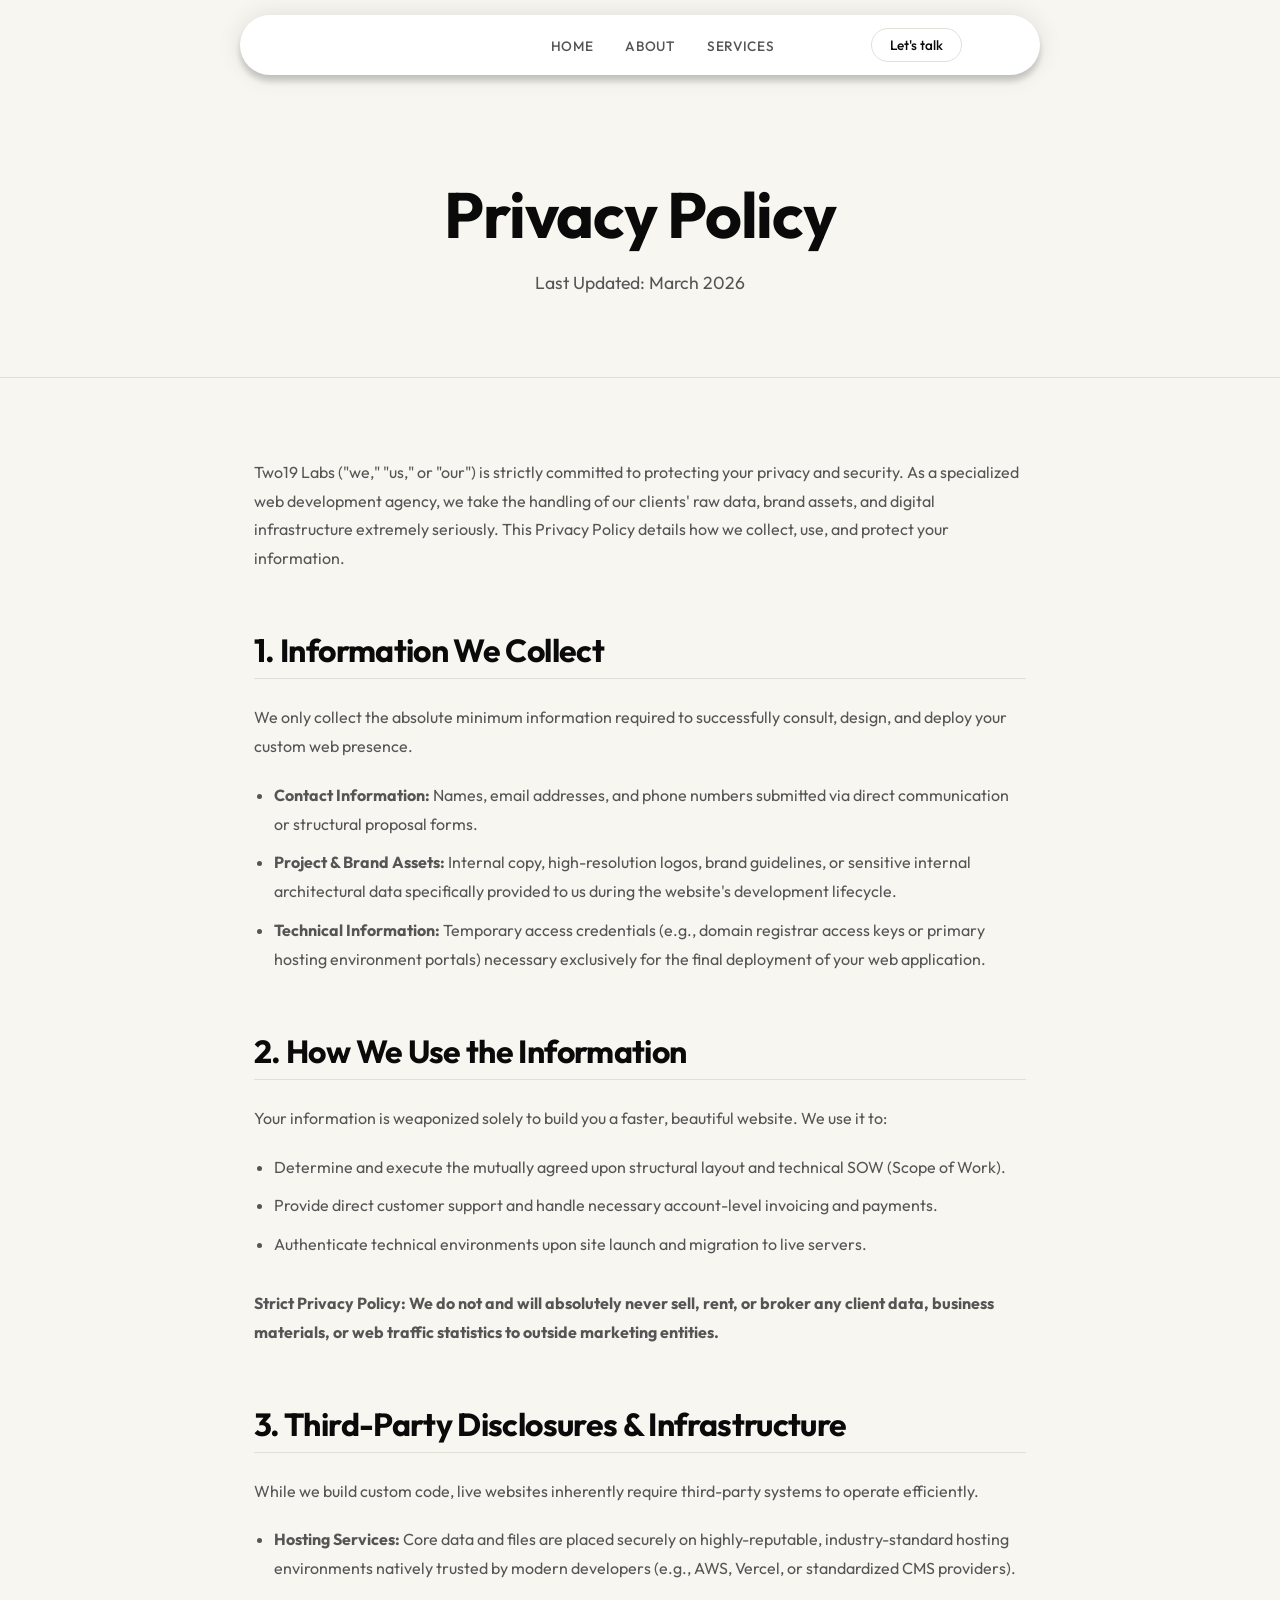
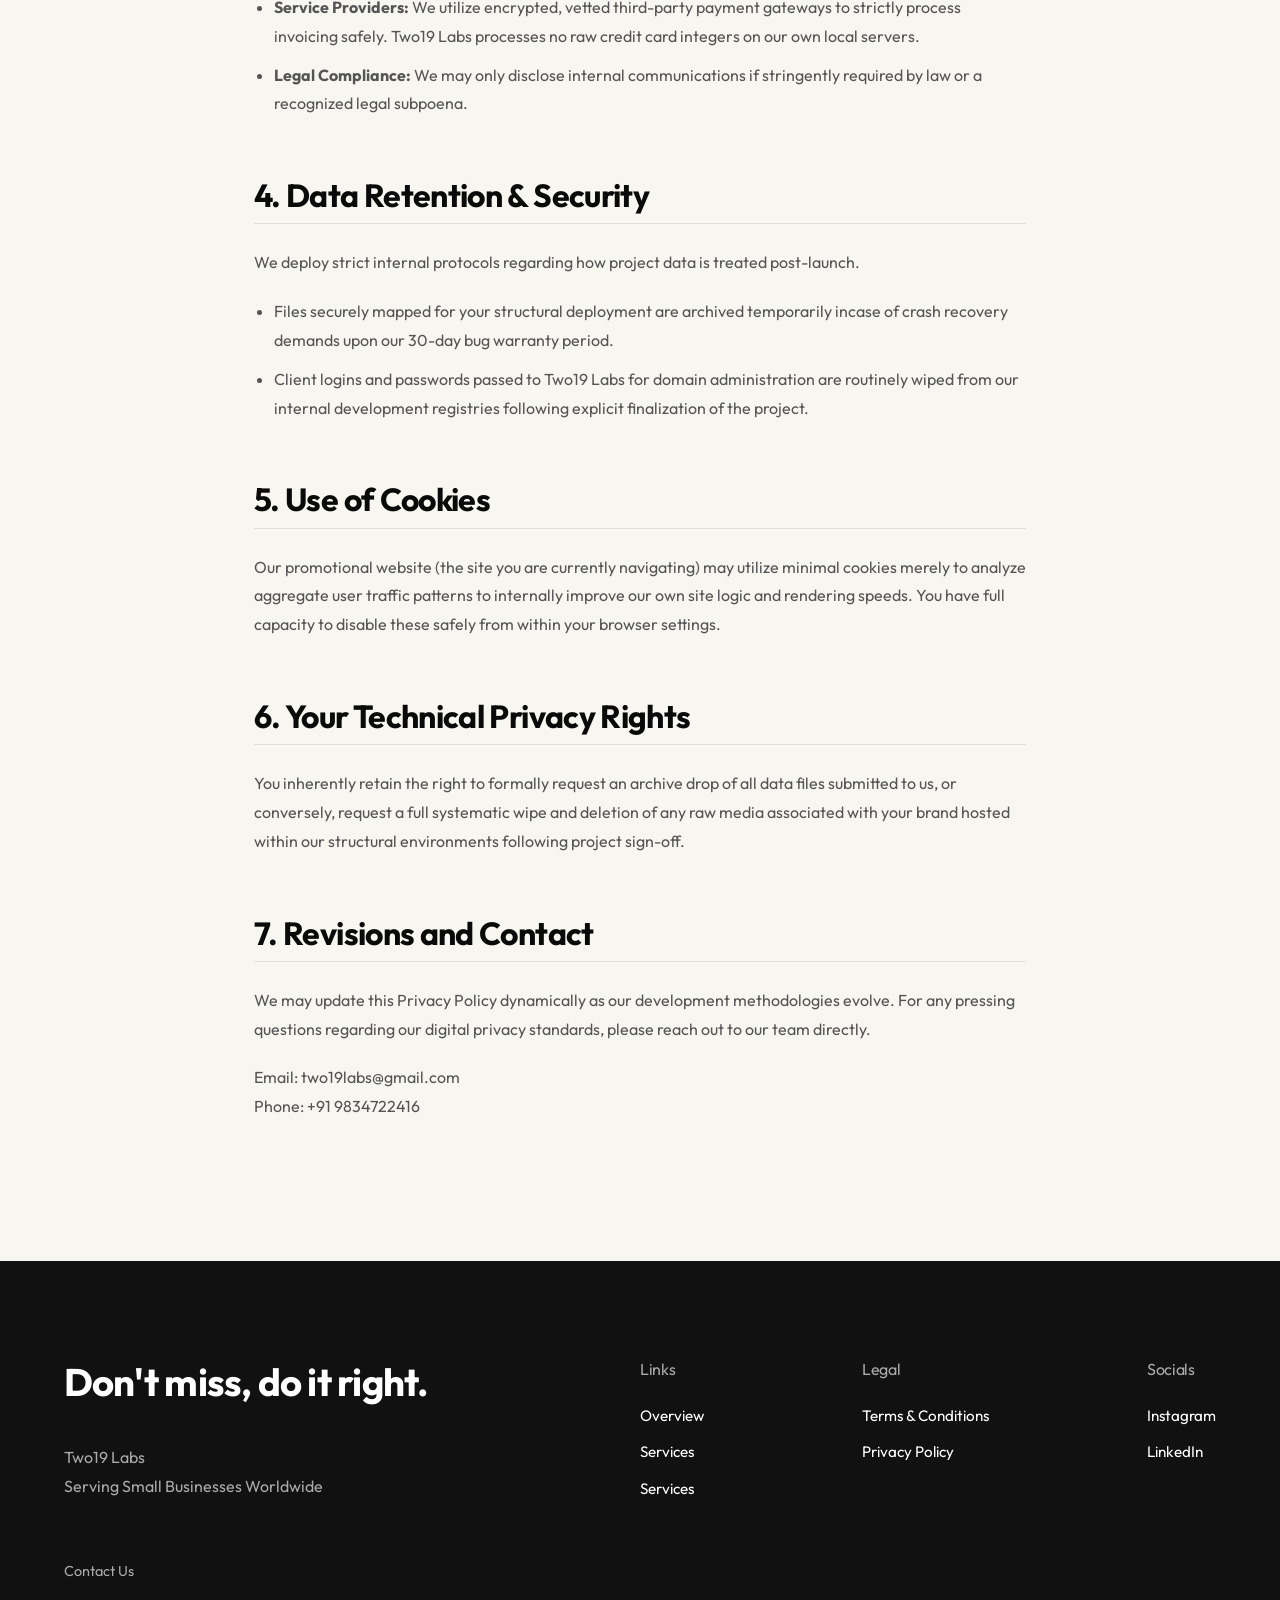
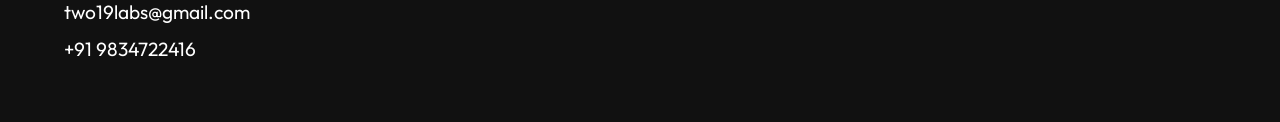
==== privacy.html @ 49260cd1 "Add files via upload" ====
<!DOCTYPE html>
<html lang="en">
<head>
  <meta charset="UTF-8" />
  <meta name="viewport" content="width=device-width, initial-scale=1.0" />
  <title>Privacy Policy | Two19 Labs</title>
  
  <link rel="preconnect" href="https://fonts.googleapis.com">
  <link rel="preconnect" href="https://fonts.gstatic.com" crossorigin>
  <link href="https://fonts.googleapis.com/css2?family=Instrument+Serif:ital@0;1&family=Outfit:wght@300;400;500;600;700;800&display=swap" rel="stylesheet">
  
  <link rel="stylesheet" href="style.css" />
  <style>
    /* Standard internal page styling */
    .legal-header {
      padding: 180px 5% 80px 5%;
      background: var(--bg-color);
      text-align: center;
      border-bottom: 1px solid var(--border-color);
    }
    .legal-header h1 {
      font-size: clamp(2.5rem, 5vw, 4rem);
      margin-bottom: 20px;
    }
    .legal-header p {
      color: var(--text-gray);
      font-size: 1.1rem;
    }
    .legal-content {
      padding: 80px 5% 120px 5%;
      max-width: 900px;
      margin: 0 auto;
    }
    .legal-content h2 {
      font-size: 2rem;
      margin-top: 60px;
      margin-bottom: 24px;
      border-bottom: 1px solid var(--border-color);
      padding-bottom: 10px;
    }
    .legal-content h3 {
      font-size: 1.3rem;
      margin-top: 30px;
      margin-bottom: 16px;
    }
    .legal-content p {
      margin-bottom: 20px;
      color: var(--text-gray);
      line-height: 1.8;
    }
    .legal-content ul {
      margin-bottom: 30px;
      padding-left: 20px;
      color: var(--text-gray);
      line-height: 1.8;
    }
    .legal-content li {
      margin-bottom: 10px;
    }
  </style>
</head>
<body>

  <!-- NAVBAR -->
  <svg display="none">
    <filter id="liquid-distortion">
      <feTurbulence type="fractalNoise" baseFrequency="0.001 0.005" numOctaves="1" seed="17" result="turbulence"/>
      <feComponentTransfer in="turbulence" result="mapped">
        <feFuncR type="gamma" amplitude="1" exponent="10" offset="0.5"/>
        <feFuncG type="gamma" amplitude="0" exponent="1" offset="0"/>
        <feFuncB type="gamma" amplitude="0" exponent="1" offset="0.5"/>
      </feComponentTransfer>
      <feGaussianBlur in="turbulence" stdDeviation="3" result="softMap"/>
      <feSpecularLighting in="softMap" surfaceScale="5" specularConstant="1" specularExponent="100" lightingColor="white" result="specLight">
        <fePointLight x="-200" y="-200" z="300"/>
      </feSpecularLighting>
      <feComposite in="specLight" operator="arithmetic" k1="0" k2="1" k3="1" k4="0" result="litImage"/>
      <feDisplacementMap in="SourceGraphic" in2="softMap" scale="200" xChannelSelector="R" yChannelSelector="G"/>
    </filter>
  </svg>

  <nav class="navbar">
    <div class="glass-blur-layer"></div>
    <div class="glass-tint-layer"></div>
    <div class="glass-highlight-layer"></div>
    <div class="nav-container">
      <div class="logo-two19">
        <img src="images/logo.png" alt="Two19 Labs Logo" class="logo-img" />
      </div>
      <ul class="nav-links">
        <li><a href="index.html#home">HOME</a></li>
        <li><a href="index.html#about">ABOUT</a></li>
        <li><a href="index.html#services">SERVICES</a></li>
      </ul>
      <a href="tel:9834722416" class="btn btn-outline nav-btn desktop-cta">Let's talk</a>
      <button class="hamburger" aria-label="Open menu" aria-expanded="false">
        <span></span><span></span><span></span>
      </button>
    </div>
  </nav>

  <!-- Mobile menu overlay -->
  <div class="mobile-menu" id="mobileMenu">
    <button class="mobile-menu-close" aria-label="Close menu">&times;</button>
    <ul>
      <li><a href="index.html#home">Home</a></li>
      <li><a href="index.html#about">About</a></li>
      <li><a href="index.html#services">Services</a></li>
      <li><a href="tel:9834722416">Let's talk</a></li>
    </ul>
  </div>
  <div class="mobile-menu-backdrop" id="mobileMenuBackdrop"></div>

  <!-- MAIN CONTENT -->
  <main>
    <section class="legal-header">
      <div class="container">
        <h1>Privacy Policy</h1>
        <p>Last Updated: March 2026</p>
      </div>
    </section>

    <section class="legal-content">
      <p>Two19 Labs ("we," "us," or "our") is strictly committed to protecting your privacy and security. As a specialized web development agency, we take the handling of our clients' raw data, brand assets, and digital infrastructure extremely seriously. This Privacy Policy details how we collect, use, and protect your information.</p>
      
      <h2>1. Information We Collect</h2>
      <p>We only collect the absolute minimum information required to successfully consult, design, and deploy your custom web presence.</p>
      <ul>
        <li><strong>Contact Information:</strong> Names, email addresses, and phone numbers submitted via direct communication or structural proposal forms.</li>
        <li><strong>Project &amp; Brand Assets:</strong> Internal copy, high-resolution logos, brand guidelines, or sensitive internal architectural data specifically provided to us during the website's development lifecycle.</li>
        <li><strong>Technical Information:</strong> Temporary access credentials (e.g., domain registrar access keys or primary hosting environment portals) necessary exclusively for the final deployment of your web application.</li>
      </ul>

      <h2>2. How We Use the Information</h2>
      <p>Your information is weaponized solely to build you a faster, beautiful website. We use it to:</p>
      <ul>
        <li>Determine and execute the mutually agreed upon structural layout and technical SOW (Scope of Work).</li>
        <li>Provide direct customer support and handle necessary account-level invoicing and payments.</li>
        <li>Authenticate technical environments upon site launch and migration to live servers.</li>
      </ul>
      <p><strong>Strict Privacy Policy: We do not and will absolutely never sell, rent, or broker any client data, business materials, or web traffic statistics to outside marketing entities.</strong></p>

      <h2>3. Third-Party Disclosures &amp; Infrastructure</h2>
      <p>While we build custom code, live websites inherently require third-party systems to operate efficiently.</p>
      <ul>
        <li><strong>Hosting Services:</strong> Core data and files are placed securely on highly-reputable, industry-standard hosting environments natively trusted by modern developers (e.g., AWS, Vercel, or standardized CMS providers).</li>
        <li><strong>Service Providers:</strong> We utilize encrypted, vetted third-party payment gateways to strictly process invoicing safely. Two19 Labs processes no raw credit card integers on our own local servers.</li>
        <li><strong>Legal Compliance:</strong> We may only disclose internal communications if stringently required by law or a recognized legal subpoena.</li>
      </ul>

      <h2>4. Data Retention &amp; Security</h2>
      <p>We deploy strict internal protocols regarding how project data is treated post-launch.</p>
      <ul>
        <li>Files securely mapped for your structural deployment are archived temporarily incase of crash recovery demands upon our 30-day bug warranty period.</li>
        <li>Client logins and passwords passed to Two19 Labs for domain administration are routinely wiped from our internal development registries following explicit finalization of the project.</li>
      </ul>

      <h2>5. Use of Cookies</h2>
      <p>Our promotional website (the site you are currently navigating) may utilize minimal cookies merely to analyze aggregate user traffic patterns to internally improve our own site logic and rendering speeds. You have full capacity to disable these safely from within your browser settings.</p>

      <h2>6. Your Technical Privacy Rights</h2>
      <p>You inherently retain the right to formally request an archive drop of all data files submitted to us, or conversely, request a full systematic wipe and deletion of any raw media associated with your brand hosted within our structural environments following project sign-off.</p>

      <h2>7. Revisions and Contact</h2>
      <p>We may update this Privacy Policy dynamically as our development methodologies evolve. For any pressing questions regarding our digital privacy standards, please reach out to our team directly.</p>
      <p>Email: <a href="mailto:two19labs@gmail.com">two19labs@gmail.com</a><br>Phone: <a href="tel:9834722416">+91 9834722416</a></p>
    </section>

  </main>

  <footer id="contact">
    <div class="footer-container">
      <div class="footer-left">
        <h2>Don't miss, do it right.</h2>
        <address>
          Two19 Labs<br>
          Serving Small Businesses Worldwide
        </address>
        <div class="footer-contact-info">
          <p>Contact Us</p>
          <a href="mailto:two19labs@gmail.com">two19labs@gmail.com</a>
          <a href="tel:+919834722416">+91 9834722416</a>
        </div>
      </div>
      <div class="footer-right">
        <div class="footer-col">
          <h4>Links</h4>
          <ul>
            <li><a href="index.html#home">Overview</a></li>
            <li><a href="index.html#services">Services</a></li>
            <li><a href="index.html#services">Services</a></li>
          </ul>
        </div>
        <div class="footer-col">
          <h4>Legal</h4>
          <ul>
             <li><a href="terms.html">Terms &amp; Conditions</a></li>
             <li><a href="privacy.html">Privacy Policy</a></li>
          </ul>
        </div>
        <div class="footer-col">
          <h4>Socials</h4>
          <ul>
             <li><a href="#">Instagram</a></li>
             <li><a href="#">LinkedIn</a></li>
          </ul>
        </div>
      </div>
    </div>
  </footer>

  <script src="script.js"></script>
</body>
</html>
---- style.css ----
:root {
  --bg-color: #f7f6f0;
  --text-dark: #0a0a0a;
  --text-gray: #555555;
  --accent-blue: #1b68ff;
  --accent-blue-hover: #0d56e0;
  --border-color: #e0dfd8;
  --white: #ffffff;
  
  --font-body: 'Outfit', sans-serif;
  --font-heading: 'Outfit', sans-serif;
  --font-serif: 'Instrument Serif', serif;
  
  --radius-sm: 8px;
  --radius-md: 16px;
  --radius-lg: 24px;
  --radius-pill: 100px;
  
  --transition: all 0.3s cubic-bezier(0.4, 0, 0.2, 1);
}

* { margin: 0; padding: 0; box-sizing: border-box; }

html {
  scroll-behavior: smooth;
  overflow-x: hidden;
}

body {
  font-family: var(--font-body);
  background-color: var(--bg-color);
  color: var(--text-dark);
  line-height: 1.5;
  overflow-x: hidden;
}

/* ================= TYPOGRAPHY ================= */
h1, h2, h3, h4, .title-bold {
  font-family: var(--font-heading);
  font-weight: 700;
  line-height: 1.1;
  letter-spacing: -0.02em;
}
.title-bold { font-weight: 800; }
.title-serif {
  font-family: var(--font-serif);
  font-weight: 400;
  font-style: italic;
  font-size: 1.1em;
  letter-spacing: 0;
  opacity: 0.9;
}

/* ================= LAYOUT ================= */
.container, section, nav {
  max-width: 1400px;
  margin: 0 auto;
  padding: 0 5%;
}
section {
  padding-top: 100px;
  padding-bottom: 100px;
}

/* ================= BUTTONS & PILLS ================= */
a { text-decoration: none; color: inherit; transition: var(--transition); }
button, .btn {
  display: inline-flex;
  align-items: center;
  justify-content: center;
  font-family: var(--font-body);
  font-weight: 500;
  cursor: pointer;
  transition: var(--transition);
  border: none;
  border-radius: var(--radius-pill);
  gap: 8px;
}
.btn-outline {
  border: 1px solid var(--border-color);
  padding: 10px 24px;
  background: transparent;
}
.btn-outline:hover { border-color: var(--text-dark); }

.btn-outline.nav-btn {
  padding: 6px 18px;
  font-size: 0.85rem;
}

.btn-outline-white {
  border: 1px solid rgba(255,255,255,0.3);
  padding: 10px 24px;
  color: var(--white);
  background: transparent;
}
.btn-outline-white:hover { border-color: var(--white); background: rgba(255,255,255,0.1); }

.btn-dark {
  background: var(--text-dark);
  color: var(--white);
  padding: 14px 28px;
}
.btn-dark:hover { background: #333; transform: translateY(-2px); }

.btn-white {
  background: var(--white);
  color: var(--text-dark);
  padding: 16px 32px;
  font-weight: 600;
}
.btn-white:hover { transform: translateY(-2px); box-shadow: 0 10px 20px rgba(0,0,0,0.1); }

.btn-white-pill {
  background: var(--white);
  color: var(--text-dark);
  padding: 8px 20px;
  font-size: 0.85rem;
  border-radius: var(--radius-pill);
  display: inline-block;
  margin-bottom: 20px;
}

.btn-circle {
  width: 120px;
  height: 120px;
  border-radius: 50%;
  background: var(--text-dark);
  color: var(--white);
  text-align: center;
  line-height: 1.2;
  font-family: var(--font-heading);
  font-weight: 600;
  display: flex;
  align-items: center;
  justify-content: center;
  text-transform: uppercase;
  font-size: 0.9rem;
}
.btn-circle:hover { background: var(--accent-blue); transform: scale(1.05); }

.tag {
  display: inline-block;
  padding: 8px 20px;
  border: 1px solid var(--border-color);
  border-radius: var(--radius-pill);
  font-size: 0.85rem;
  color: var(--text-gray);
}
.tag.active {
  background: var(--accent-blue);
  color: var(--white);
  border-color: var(--accent-blue);
}
.btn-small { padding: 6px 16px; font-size: 0.85rem; }
.full-width { width: 100%; }

/* ================= HEADER / NAV ================= */
.navbar {
  position: fixed;
  top: 15px;
  left: 50%;
  transform: translateX(-50%);
  width: 95%;
  max-width: 800px;
  z-index: 100;
  border-radius: var(--radius-pill);
  overflow: hidden;
  box-shadow: 0 6px 6px rgba(0, 0, 0, 0.18), 0 0 24px rgba(0, 0, 0, 0.10);
  transition: box-shadow 0.3s ease, transform 0.3s ease;
}
.navbar:hover {
  box-shadow: 0 10px 14px rgba(0, 0, 0, 0.22), 0 0 30px rgba(0, 0, 0, 0.13);
}

.glass-blur-layer,
.glass-tint-layer,
.glass-highlight-layer { display: none; }

.navbar {
  background: #ffffff;
}

.nav-container {
  position: relative;
  z-index: 3;
  display: flex;
  justify-content: space-between;
  align-items: center;
  height: 60px;
  padding: 0 14px 0 14px;
}
.nav-links {
  display: flex;
  list-style: none;
  gap: 32px;
  flex: 0 0 auto;
  margin: 0 auto;
  white-space: nowrap;
}
.nav-links a {
  font-size: 0.85rem;
  font-weight: 500;
  text-transform: uppercase;
  letter-spacing: 0.05em;
  color: var(--text-gray);
  transition: color 0.3s ease;
}
.nav-links a:hover { color: var(--text-dark); }

.desktop-cta {
  display: flex;
  flex: 0 0 auto;
  align-items: center;
}

/* ---- Logo Image (top-left) ---- */
.logo-img-wrap {
  display: flex;
  align-items: center;
  flex: 0 0 auto;
  text-decoration: none;
}
.logo-img {
  height: 110px;
  width: auto;
  display: block;
  object-fit: contain;
}

/* ---- Text Logo Mark (unused, kept for reference) ---- */
.logo-text-mark {
  display: inline-flex;
  align-items: center;
  gap: 0;
  text-decoration: none;
  font-family: 'Outfit', sans-serif;
  font-size: 1.35rem;
  font-weight: 400;
  letter-spacing: 0em;
  line-height: 1;
  user-select: none;
  flex-shrink: 0;
  transition: opacity 0.2s ease;
}
.logo-text-mark:hover { opacity: 0.75; }

.ltm-bracket {
  color: #111;
  font-weight: 300;
  font-size: 1em;
  opacity: 0.85;
  letter-spacing: 0;
}

.ltm-word {
  color: #0d0d0d;
  font-weight: 500;
  font-size: 1em;
}
.ltm-space-r { margin-right: 0.18em; }
.ltm-space-l { margin-left: 0.18em; }

/* "19" container — needs relative for the dot */
.ltm-num {
  position: relative;
  display: inline-flex;
  align-items: center;
  font-weight: 700;
  font-size: 1em;
  color: #0d0d0d;
}

/* "9" with blue→indigo gradient, matching the original */
.ltm-nine {
  background: linear-gradient(180deg, #40b3ff 0%, #4e72f5 50%, #6040e8 100%);
  -webkit-background-clip: text;
  -webkit-text-fill-color: transparent;
  background-clip: text;
  font-weight: 700;
}

/* Small bright-blue square dot, top-right of the 9 */
.ltm-dot {
  position: absolute;
  top: 0.05em;
  right: -0.42em;
  width: 0.22em;
  height: 0.22em;
  background: #3ab4ff;
  border-radius: 1px;
  display: block;
  flex-shrink: 0;
}

.hamburger {
  display: none;
  background: none;
  border: none;
  cursor: pointer;
  padding: 10px;
  z-index: 10;
}

/* ================= HERO ================= */
.hero {
  display: flex;
  flex-direction: column;
  padding-top: 60px;
}
@media (min-width: 900px) {
  .hero { flex-direction: row; align-items: center; justify-content: space-between; }
  .hero-left { width: 60%; padding-right: 40px; margin-top: 0; display: flex; flex-direction: column; align-items: center; text-align: center; }
  .hero-right { width: 40%; position: relative; }
}
.eyebrow {
  font-family: var(--font-heading);
  text-transform: uppercase;
  font-weight: 600;
  font-size: 0.85rem;
  margin-bottom: 20px;
  display: block;
}
.hero-title {
  display: inline-flex;
  flex-direction: column;
  align-items: center;
  margin-bottom: 25px;
  line-height: 1.05;
}
.hero-title .title-bold {
  font-family: var(--font-heading);
  font-weight: 800;
  font-size: clamp(2.5rem, 5vw, 4.2rem);
  text-transform: uppercase;
  color: var(--text-dark);
}
.hero-title .title-serif {
  font-family: var(--font-serif);
  font-weight: 400;
  font-style: italic;
  font-size: clamp(2rem, 4vw, 3.5rem);
  color: var(--accent-blue);
}
.hero-description {
  font-size: 1.1rem;
  color: var(--text-gray);
  max-width: 500px;
  margin: 0 auto 50px auto;
  text-align: center;
}
.hero-bottom-left {
  position: relative;
}
.hero-tags {
  display: flex;
  flex-wrap: wrap;
  gap: 12px;
  max-width: 500px;
}
.hero-left { position: relative; }
.hero-left .btn-circle {
  position: absolute;
  right: 10%;
  top: 40%;
}
.hero-image-grid {
  display: flex;
  flex-direction: column;
  gap: 20px;
  height: 100%;
}
.hero-image-grid img {
  width: 100%;
  border-radius: var(--radius-lg);
  object-fit: cover;
  box-shadow: 0 20px 40px rgba(0,0,0,0.05);
}

/* ================= WHY CHOOSE US ================= */
.why-choose-us {
  display: flex;
  flex-direction: column;
  background: var(--accent-blue);
  color: var(--white);
  box-shadow: 0 0 0 100vmax var(--accent-blue);
  clip-path: inset(0 -100vmax);
  border-top: none;
}
.wcu-top { margin-bottom: 40px; text-align: center; }
.section-label {
  font-family: var(--font-heading);
  font-weight: 600;
}
.wcu-title {
  font-size: clamp(2rem, 4.5vw, 3.5rem);
  font-family: var(--font-heading);
  font-weight: 500;
  max-width: 1000px;
  margin: 0 auto 80px auto;
  text-align: center;
  line-height: 1.2;
}
.wcu-content {
  display: flex;
  flex-direction: column;
  gap: 40px;
}
@media (min-width: 900px) {
  .wcu-content { display: block; }
  .wcu-features { display: grid; grid-template-columns: 1fr 1fr; gap: 40px; }
}

.wcu-features {
  display: flex;
  flex-direction: column;
  gap: 20px;
}
.feature-card {
  background: var(--white);
  color: var(--text-dark);
  padding: 40px 30px;
  border-radius: var(--radius-lg);
  border: 1px solid transparent;
  display: flex;
  align-items: flex-start;
  gap: 20px;
  box-shadow: 0 20px 40px rgba(0,0,0,0.1);
}
.feature-icon {
  background: var(--accent-blue);
  width: 40px; height: 40px;
  border-radius: 50%;
  display: flex; align-items: center; justify-content: center;
  flex-shrink: 0;
}
.feature-text h4 { font-size: 1.1rem; margin-bottom: 8px; }
.feature-text p { color: var(--text-gray); font-size: 0.9rem; }

/* ================= SERVICES ================= */
.services {
  background: var(--bg-color);
  color: var(--text-dark);
  padding: 100px 5%;
  border-top: 1px solid var(--border-color);
}
.services-header {
  display: flex; justify-content: space-between; align-items: flex-end;
  margin-bottom: 60px;
}
.services-title { font-size: clamp(2.5rem, 5vw, 4rem); line-height: 1; }
.services-accordion {
  border-top: 1px solid var(--border-color);
}
.accordion-item {
  border-bottom: 1px solid var(--border-color);
}
.accordion-header {
  display: flex; justify-content: space-between; align-items: center;
  padding: 30px 0;
  cursor: pointer;
}
.accordion-header h3 { font-size: 1.8rem; font-weight: 500; }
.accordion-content {
  display: none;
  padding-bottom: 90px;
}
.accordion-item.active .accordion-content {
  display: flex;
  flex-direction: column;
  gap: 40px;
  animation: slideDown 0.4s ease-out forwards;
}
/* Custom Web Dev Grid Layout */
@media (min-width: 900px) {
  .accordion-item.active .accordion-content { 
    display: grid !important;
    grid-template-columns: 400px 1fr !important;
    gap: 100px;
    align-items: center;
    padding-bottom: 60px;
  }
  .accordion-details { width: 100%; border-right: 1px solid var(--border-color); padding-right: 40px; }
  .accordion-image { width: 100%; }
  .accordion-image.mockup-container { width: 100%; }
}
.accordion-details h4 { font-size: 1.2rem; margin-bottom: 20px; }
.accordion-tags { display: flex; flex-wrap: wrap; gap: 12px; margin-bottom: 40px; }
.accordion-tags .tag { 
  border-color: var(--border-color); 
  color: var(--text-dark); 
  padding: 8px 16px;
  background: white;
  border-radius: 100px;
  font-weight: 500;
  box-shadow: 0 2px 5px rgba(0,0,0,0.03);
}

.demo-label {
  display: inline-block;
  font-family: 'Outfit', sans-serif;
  font-size: 0.75rem;
  font-weight: 500;
  letter-spacing: 0.08em;
  text-transform: uppercase;
  color: var(--text-gray);
  margin-bottom: 10px;
}

/* Mac Mockup */
.mockup-container {
  width: 100%;
}
.mac-mockup {
  border-radius: var(--radius-lg);
  overflow: hidden;
  box-shadow: 0 25px 60px rgba(0,0,0,0.18), 0 8px 20px rgba(0,0,0,0.08);
  background: #1a1a1a;
  width: 100%;
  max-width: 800px;
}
.mac-topbar {
  display: flex;
  align-items: center;
  gap: 7px;
  padding: 12px 16px;
  background: #2a2a2a;
}
.mac-dot {
  width: 11px;
  height: 11px;
  border-radius: 50%;
}
.mac-dot.red { background: #ff5f57; }
.mac-dot.yellow { background: #febc2e; }
.mac-dot.green { background: #28c840; }
.mac-screen {
  width: 100%;
  line-height: 0;
  aspect-ratio: 16 / 9;
  overflow: hidden;
}
.mac-screen img {
  width: 100%;
  height: 100%;
  display: block;
  object-fit: cover;
  object-position: top center;
  transition: transform 0.6s ease;
}
.mac-mockup-link {
  display: block;
  text-decoration: none;
  width: 100%;
}
.mac-mockup-link:hover .mac-screen img {
  transform: scale(1.03);
}
.mac-mockup-link:hover .mac-mockup {
  box-shadow: 0 30px 70px rgba(0,0,0,0.25), 0 10px 25px rgba(0,0,0,0.12);
}

.accordion-img-caption { flex: 1; font-size: 0.95rem; opacity: 1; line-height: 1.6; }
.accordion-img-caption h5 { font-size: 0.85rem; text-transform: uppercase; letter-spacing: 0.1em; margin-bottom: 10px; color: var(--text-gray); }

/* ================= PROJECTS ================= */
.projects {
  padding-top: 100px;
}
.projects-header {
  display: flex; justify-content: space-between; align-items: flex-end; margin-bottom: 80px;
}
.projects-title { font-size: clamp(2.5rem, 4vw, 3.5rem); text-align: right; }
.project-grid-container {
  display: flex; flex-direction: column; gap: 120px;
}
.project-card {
  display: flex;
  flex-direction: column;
  gap: 40px;
}
@media (min-width: 900px) {
  .project-card { flex-direction: row; align-items: center; gap: 80px; }
  .project-card.reverse { flex-direction: row-reverse; }
}
.project-img-wrapper { position: relative; border-radius: var(--radius-lg); overflow: hidden; flex: 1; aspect-ratio: 4/3;}
.project-card:first-child .project-img-wrapper { aspect-ratio: 1/1; }
.project-img-wrapper img { width: 100%; height: 100%; display: block; object-fit: cover; transition: transform 0.6s ease; }
.project-img-wrapper:hover img { transform: scale(1.05); }

.project-info { flex: 1; max-width: 500px; margin: 0 auto;}
.project-info h3 { font-size: 2.5rem; margin-bottom: 16px; line-height: 1.1; }
.project-info p { color: var(--text-gray); }
.view-project-icon {
  position: absolute; top: 20px; right: 20px;
  background: var(--accent-blue); width: 40px; height: 40px; border-radius: 50%;
  display: flex; align-items: center; justify-content: center;
  opacity: 0; transform: translateY(10px); transition: var(--transition);
}
.project-card:hover .view-project-icon { opacity: 1; transform: translateY(0); }
.project-info { flex: 1; max-width: 400px; }
.project-info h3 { font-size: 2rem; margin-bottom: 16px; line-height: 1.1; }
.project-info p { color: var(--text-gray); }

.center-btn-wrapper { text-align: center; margin-top: 80px; }

/* ================= TESTIMONIALS ================= */
.testimonials {
  background: var(--accent-blue);
  color: var(--white);
  padding: 100px 5%;
  border-top: none;
  box-shadow: 0 0 0 100vmax var(--accent-blue);
  clip-path: inset(0 -100vmax);
}
.testimonials-inner {
  max-width: 1400px;
  margin: 0 auto;
  display: grid;
  grid-template-columns: 1fr;
  gap: 60px;
  align-items: center;
}
@media (min-width: 900px) {
  .testimonials-inner { grid-template-columns: 1fr 1fr; gap: 80px; }
}

/* Left column */
.test-badge {
  display: inline-flex;
  align-items: center;
  gap: 6px;
  padding: 6px 14px;
  background: rgba(255, 255, 255, 0.15);
  color: var(--white);
  border-radius: var(--radius-pill);
  font-size: 0.82rem;
  font-weight: 600;
  margin-bottom: 28px;
}
.test-main-title {
  font-size: clamp(2.2rem, 4vw, 3.2rem);
  font-weight: 800;
  line-height: 1.1;
  letter-spacing: -0.03em;
  margin-bottom: 20px;
}
.test-subtitle {
  font-size: 1rem;
  color: rgba(255,255,255,0.8);
  line-height: 1.7;
  max-width: 460px;
  margin-bottom: 36px;
}
.test-dots {
  display: flex;
  align-items: center;
  gap: 10px;
}
.test-dot {
  height: 10px;
  width: 10px;
  border-radius: var(--radius-pill);
  background: rgba(255, 255, 255, 0.3);
  border: none;
  cursor: pointer;
  transition: width 0.3s ease, background 0.3s ease;
  padding: 0;
}
.test-dot.active {
  width: 36px;
  background: var(--white);
}

/* Right column */
.test-right {
  position: relative;
  min-height: 420px;
}
.test-card {
  position: absolute;
  inset: 0;
  background: var(--white);
  color: var(--text-dark);
  border: 1px solid transparent;
  border-radius: var(--radius-lg);
  padding: 40px;
  display: flex;
  flex-direction: column;
  box-shadow: 0 4px 24px rgba(0,0,0,0.06), 0 1.5px 6px rgba(0,0,0,0.04);
  opacity: 0;
  transform: translateX(50px) scale(0.96);
  transition: opacity 0.5s ease, transform 0.5s ease;
  z-index: 0;
  pointer-events: none;
}
.test-card.active {
  opacity: 1;
  transform: translateX(0) scale(1);
  z-index: 10;
  pointer-events: auto;
}
.test-stars {
  display: flex;
  gap: 4px;
  margin-bottom: 24px;
}
.test-star {
  width: 18px;
  height: 18px;
  fill: #f59e0b;
  color: #f59e0b;
}
.test-quote-body {
  position: relative;
  flex: 1;
  padding-left: 4px;
  margin-bottom: 28px;
}
.test-quote-icon {
  position: absolute;
  top: -6px;
  left: -6px;
  width: 30px;
  height: 30px;
  fill: rgba(27,104,255,0.12);
  transform: rotate(180deg);
}
.test-quote-text {
  font-size: 1.05rem;
  font-weight: 500;
  line-height: 1.65;
  position: relative;
  z-index: 1;
}
.test-hr {
  height: 1px;
  background: var(--border-color);
  border: none;
  margin-bottom: 24px;
}
.test-author {
  display: flex;
  align-items: center;
  gap: 14px;
}
.test-avatar {
  width: 48px;
  height: 48px;
  border-radius: 50%;
  object-fit: cover;
  border: 1px solid var(--border-color);
  flex-shrink: 0;
}
.test-author-name {
  font-weight: 600;
  font-size: 0.95rem;
  margin-bottom: 2px;
}
.test-author-role {
  font-size: 0.82rem;
  color: var(--text-gray);
}

/* Decorative corner squares */
.test-deco {
  position: absolute;
  width: 88px;
  height: 88px;
  border-radius: var(--radius-md);
  background: rgba(255,255,255,0.1);
  z-index: -1;
}
.test-deco-bl { bottom: -22px; left: -22px; }
.test-deco-tr { top: -22px; right: -22px; }

/* ================= PRICING ================= */
.pricing { padding-top: 100px; border-top: 1px solid var(--border-color); }
.pricing-grid {
  display: grid; grid-template-columns: 1fr; gap: 30px;
}
@media (min-width: 900px) { .pricing-grid { grid-template-columns: repeat(3, 1fr); } }
.price-card {
  background: var(--white);
  border: 1px solid var(--border-color);
  padding: 50px 30px;
  border-radius: var(--radius-lg);
  display: flex; flex-direction: column; transition: var(--transition);
  text-align: center;
}
.price-card:hover { transform: translateY(-10px); box-shadow: 0 20px 40px rgba(0,0,0,0.05); border-color: transparent; }
.icon-circle {
  width: 56px; height: 56px; border-radius: 50%; margin: 0 auto 24px auto;
  display: flex; align-items: center; justify-content: center;
}
.icon-circle svg { width: 24px; height: 24px; }
.price-card:nth-child(1) .icon-circle { background: var(--accent-blue); }
.price-card .outline { background: transparent; border: 1px solid var(--border-color); }

.price-card h3 { font-size: 1.5rem; margin-bottom: 10px; }
.price-card p { color: var(--text-gray); font-size: 0.9rem; margin-bottom: 30px; }
.price { margin-bottom: 30px; }
.amount { font-size: 2.5rem; font-weight: 700; font-family: var(--font-heading); }
.period { color: var(--text-gray); }

.features-list { list-style: none; margin: 40px auto 0 auto; display: flex; flex-direction: column; gap: 16px; text-align: left; width: max-content; max-width: 100%; }
.features-list li { display: flex; align-items: center; gap: 12px; font-size: 0.95rem; }
.features-list .muted { color: #aaa; text-decoration: line-through; }

/* ================= FAQ ================= */
.faq { padding-top: 100px; border-bottom: 1px solid var(--border-color); padding-bottom: 100px; }
.faq-header { display: flex; justify-content: space-between; align-items: flex-end; margin-bottom: 60px; flex-wrap: wrap; gap: 30px; }
.faq-title { font-size: clamp(2.5rem, 4vw, 3.5rem); line-height: 1.1; }
.faq-right { display: flex; align-items: center; gap: 30px; }
.faq-right p { color: var(--text-gray); max-width: 250px; font-size: 0.9rem; }
.faq-grid {
  display: grid; grid-template-columns: 1fr; gap: 40px;
  border-top: 1px solid var(--border-color); padding-top: 60px;
}
@media (min-width: 900px) { .faq-grid { grid-template-columns: repeat(2, 1fr); } }
.faq-item { padding-right: 20px; cursor: pointer; }
.faq-item h4 { font-size: 1.5rem; margin-bottom: 16px; font-family: var(--font-heading); font-weight: 500; transition: color 0.3s; }
.faq-item:hover h4 { color: var(--accent-blue); }
.faq-item p { color: var(--text-gray); line-height: 1.6; }

/* ================= FOOTER ================= */
footer {
  background: #111; color: var(--white);
  padding: 100px 5% 50px 5%; margin: 0;
}
.footer-container { max-width: 1400px; margin: 0 auto; display: flex; flex-direction: column; gap: 60px; }
@media (min-width: 900px) {
  .footer-container { flex-direction: row; justify-content: space-between; }
  .footer-left { width: 40%; }
  .footer-right { width: 50%; display: flex; justify-content: space-between; }
}
.footer-left h2 { font-size: clamp(2rem, 3vw, 2.5rem); margin-bottom: 40px; }
.footer-left address { color: #aaa; font-style: normal; line-height: 1.8; margin-bottom: 60px; }
.footer-contact-info p { color: #aaa; margin-bottom: 16px; font-size: 0.9rem; }
.footer-contact-info a {
  display: block;
  color: var(--white);
  font-size: 1.2rem;
  font-family: var(--font-heading);
  text-decoration: none;
  margin-bottom: 8px;
  transition: color 0.3s;
}
.footer-contact-info a:hover {
  color: var(--accent-blue);
}

.footer-col h4 { font-size: 1rem; margin-bottom: 24px; color: #aaa; font-weight: 400; }
.footer-col ul { list-style: none; display: flex; flex-direction: column; gap: 12px; }
.footer-col a { color: var(--white); font-size: 0.95rem; }
.footer-col a:hover { color: var(--accent-blue); text-decoration: none; }
.footer-social { display: flex; flex-direction: column; gap: 12px; margin-top: auto;}
.footer-social a { color: var(--white); font-size: 0.95rem; }

/* ================= ANIMATIONS ================= */
.fade-in {
  opacity: 0; transform: translateY(30px);
  transition: opacity 0.8s ease-out, transform 0.8s ease-out;
}
.fade-in.visible { opacity: 1; transform: translateY(0); }
.delay-1 { transition-delay: 0.1s; }
.delay-2 { transition-delay: 0.2s; }
.delay-3 { transition-delay: 0.3s; }
.delay-4 { transition-delay: 0.4s; }

@keyframes slideDown {
  from { opacity: 0; transform: translateY(-10px); }
  to { opacity: 1; transform: translateY(0); }
}

@keyframes pulse {
  0% { box-shadow: 0 0 0 0 rgba(27, 28, 252, 0.4); }
  70% { box-shadow: 0 0 0 15px rgba(27, 28, 252, 0); }
  100% { box-shadow: 0 0 0 0 rgba(27, 28, 252, 0); }
}
.animate-pulse:hover { animation: pulse 1.5s infinite; }

/* ================= HAMBURGER MENU ================= */
.hamburger {
  display: none;
  flex-direction: column;
  justify-content: center;
  align-items: center;
  gap: 5px;
  width: 36px;
  height: 36px;
  background: transparent;
  border: none;
  cursor: pointer;
  padding: 0;
  border-radius: var(--radius-sm);
}
.hamburger span {
  display: block;
  width: 20px;
  height: 2px;
  background: var(--text-dark);
  border-radius: 2px;
  transition: opacity 0.2s ease, transform 0.2s ease;
}
.hamburger.open span:nth-child(1) { transform: translateY(7px) rotate(45deg); }
.hamburger.open span:nth-child(2) { opacity: 0; }
.hamburger.open span:nth-child(3) { transform: translateY(-7px) rotate(-45deg); }

.mobile-menu {
  display: none;
  position: fixed;
  top: 0; left: 0; right: 0;
  background: var(--white);
  z-index: 200;
  padding: 80px 8% 50px 8%;
  flex-direction: column;
  gap: 0;
  border-bottom: 1px solid var(--border-color);
  box-shadow: 0 10px 40px rgba(0,0,0,0.08);
  transform: translateY(-100%);
  transition: transform 0.35s cubic-bezier(0.4, 0, 0.2, 1);
}
.mobile-menu.open {
  display: flex;
  transform: translateY(0);
}
.mobile-menu ul {
  list-style: none;
  display: flex;
  flex-direction: column;
  gap: 0;
}
.mobile-menu ul li {
  border-bottom: 1px solid var(--border-color);
}
.mobile-menu ul li:first-child {
  border-top: 1px solid var(--border-color);
}
.mobile-menu ul a {
  display: block;
  padding: 20px 0;
  font-size: 1.3rem;
  font-weight: 600;
  font-family: var(--font-heading);
  letter-spacing: -0.01em;
  color: var(--text-dark);
}
.mobile-menu ul li:last-child a {
  color: var(--accent-blue);
}
.mobile-menu-close {
  position: absolute;
  top: 20px; right: 24px;
  background: transparent;
  border: none;
  font-size: 2rem;
  line-height: 1;
  cursor: pointer;
  color: var(--text-gray);
  padding: 4px;
}
.mobile-menu-backdrop {
  display: none;
  position: fixed;
  inset: 0;
  background: rgba(0,0,0,0.2);
  z-index: 150;
}
.mobile-menu-backdrop.open { display: block; }

/* ================= MOBILE OPTIMIZATION ================= */
@media (max-width: 768px) {
  .nav-links { display: none; }
  .hamburger { display: flex; }
  .logo-text-mark { font-size: 1rem; margin-left: 10px; }
  .navbar { width: 92%; top: 12px; }

  section { padding-top: 70px; padding-bottom: 70px; }

  /* Hero */
  .hero { padding-top: 40px; }
  .hero-left {
    display: flex;
    flex-direction: column;
    align-items: center;
    text-align: center;
    width: 100%;
  }
  .hero-description { text-align: center; }
  .hero-description { text-align: center; }
  .hero-title .title-bold { font-size: clamp(2rem, 9vw, 2.6rem); }
  .hero-title .title-serif { font-size: clamp(1.7rem, 7.5vw, 2.1rem); margin-left: 0; }
  .hero-description { font-size: 0.95rem; margin-bottom: 30px; }
  .hero-right { width: 100%; max-width: 100%; }
  .hero-image-grid { width: 100%; }
  .hero-image-grid img { border-radius: var(--radius-md); max-width: 100%; }

  /* Why Choose Us */
  .wcu-title { font-size: clamp(1.5rem, 6vw, 2rem); margin-bottom: 40px; }
  .feature-card { padding: 28px 20px; }

  /* Services */
  .services { padding: 70px 5%; }
  .services-header {
    flex-direction: column;
    align-items: flex-start;
    gap: 16px;
    margin-bottom: 32px;
  }
  .services-header .btn-outline { display: none; }
  .services-title { font-size: clamp(1.8rem, 7vw, 2.2rem); }
  .accordion-header { padding: 18px 0; }
  .accordion-header h3 { font-size: 1.15rem; }
  .accordion-item.active .accordion-content { gap: 24px; }
  .accordion-details h4 { font-size: 1rem; margin-bottom: 14px; }
  .accordion-image { width: 100%; overflow: hidden; }
  .accordion-image img { width: 100%; max-height: 180px; }
  .mac-mockup { width: 100%; }
  .accordion-img-caption { display: none; }
  .accordion-content { padding-bottom: 32px; }

  /* Projects */
  .projects-header {
    flex-direction: column;
    align-items: flex-start;
    gap: 12px;
    margin-bottom: 50px;
  }
  .projects-title { text-align: left; font-size: clamp(2rem, 8vw, 2.8rem); }
  .project-grid-container { gap: 60px; }
  .project-info h3 { font-size: 1.7rem; }
  .center-btn-wrapper { margin-top: 50px; }

  /* Testimonials */
  .test-main-title { font-size: clamp(2rem, 8vw, 2.5rem); }
  .test-right { min-height: 460px; overflow: hidden; }
  .test-deco { display: none; }
  .test-card { padding: 28px; }

  /* Pricing */
  .pricing-grid { gap: 20px; }
  .price-card { padding: 36px 20px; }
  .amount { font-size: 2.2rem; }
  .features-list { width: 100%; max-width: 100%; }

  /* FAQ */
  .faq-header {
    flex-direction: column;
    align-items: flex-start;
    gap: 24px;
    margin-bottom: 40px;
  }
  .faq-title { font-size: clamp(2rem, 8vw, 2.5rem); }
  .faq-right { flex-direction: column; align-items: flex-start; gap: 16px; }
  .faq-right p { max-width: 100%; }

  /* Footer */
  footer { padding: 60px 5% 40px 5%; }
  .footer-container { gap: 48px; }
  .footer-left h2 { font-size: clamp(1.6rem, 6vw, 2rem); margin-bottom: 24px; }
  .footer-left address { margin-bottom: 32px; }
  .footer-right { display: flex; flex-direction: row; flex-wrap: wrap; gap: 36px 24px; }
  .footer-col { min-width: 120px; }
}
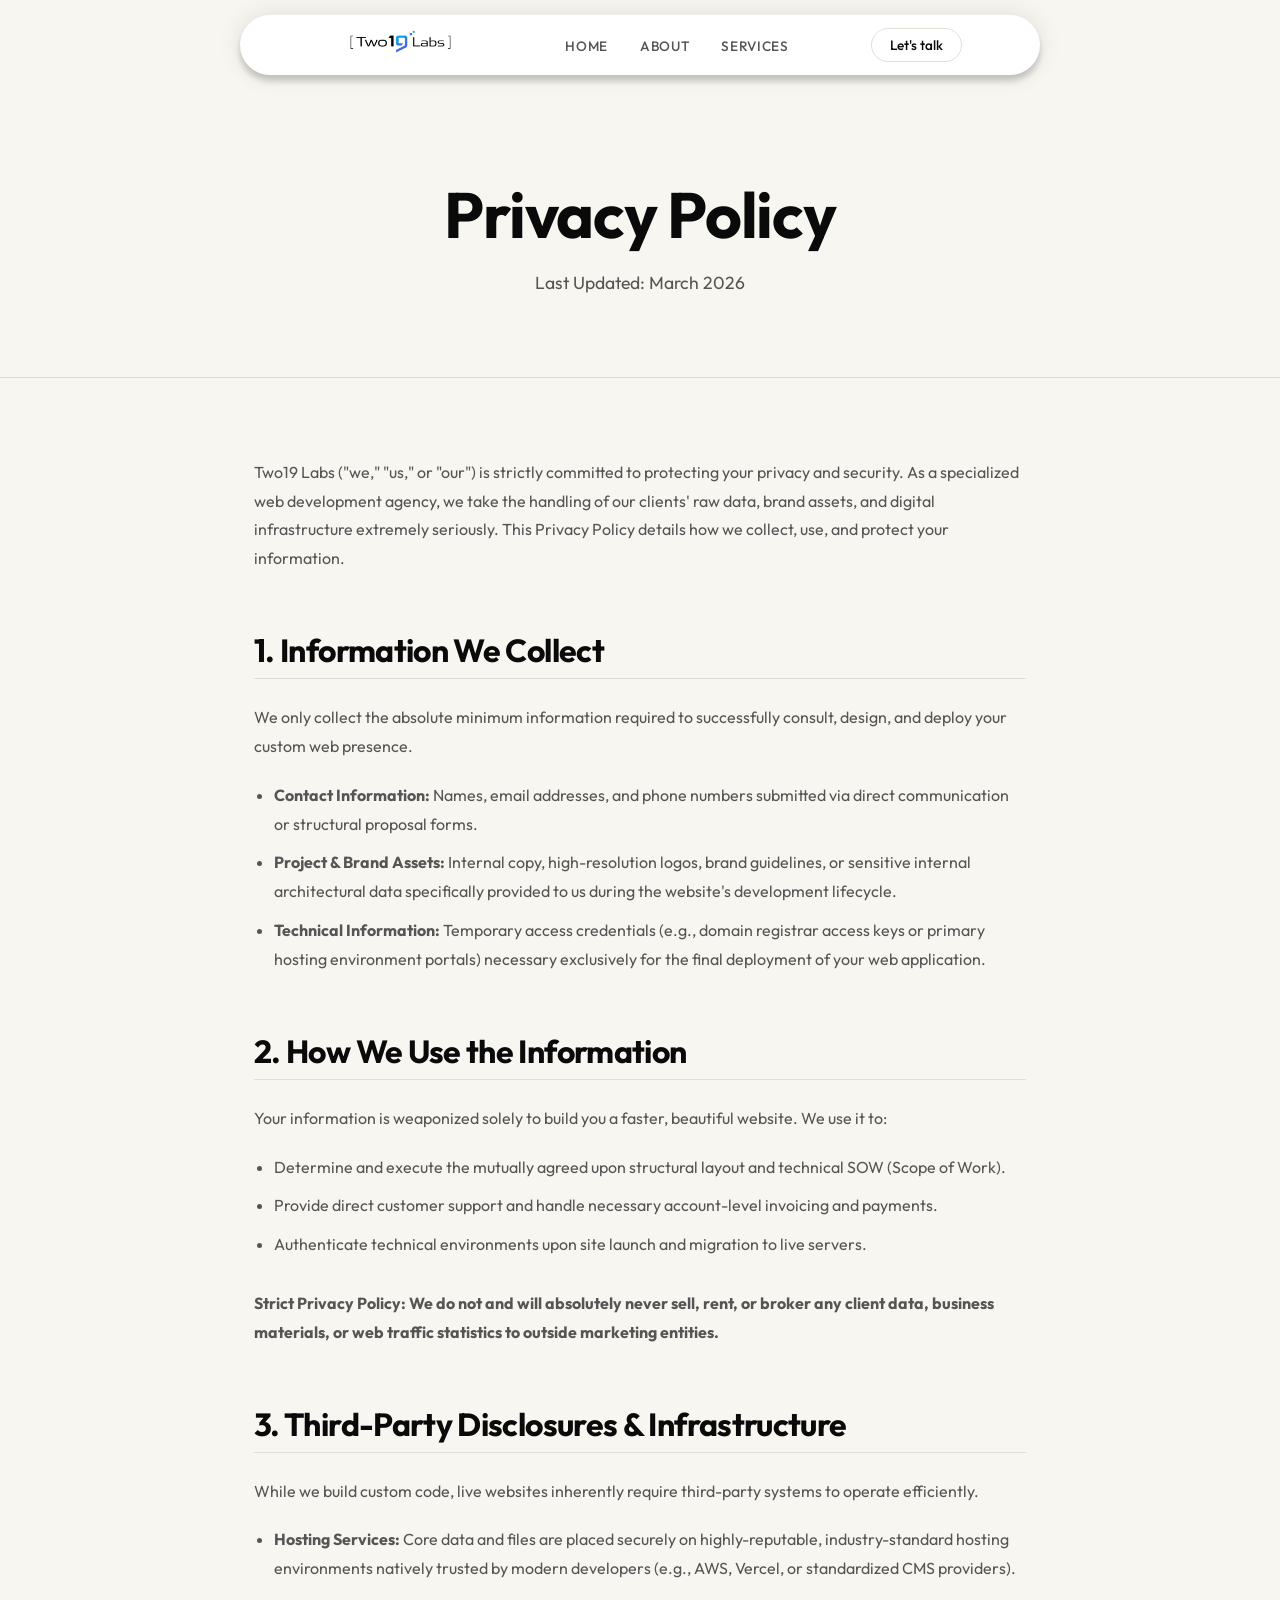
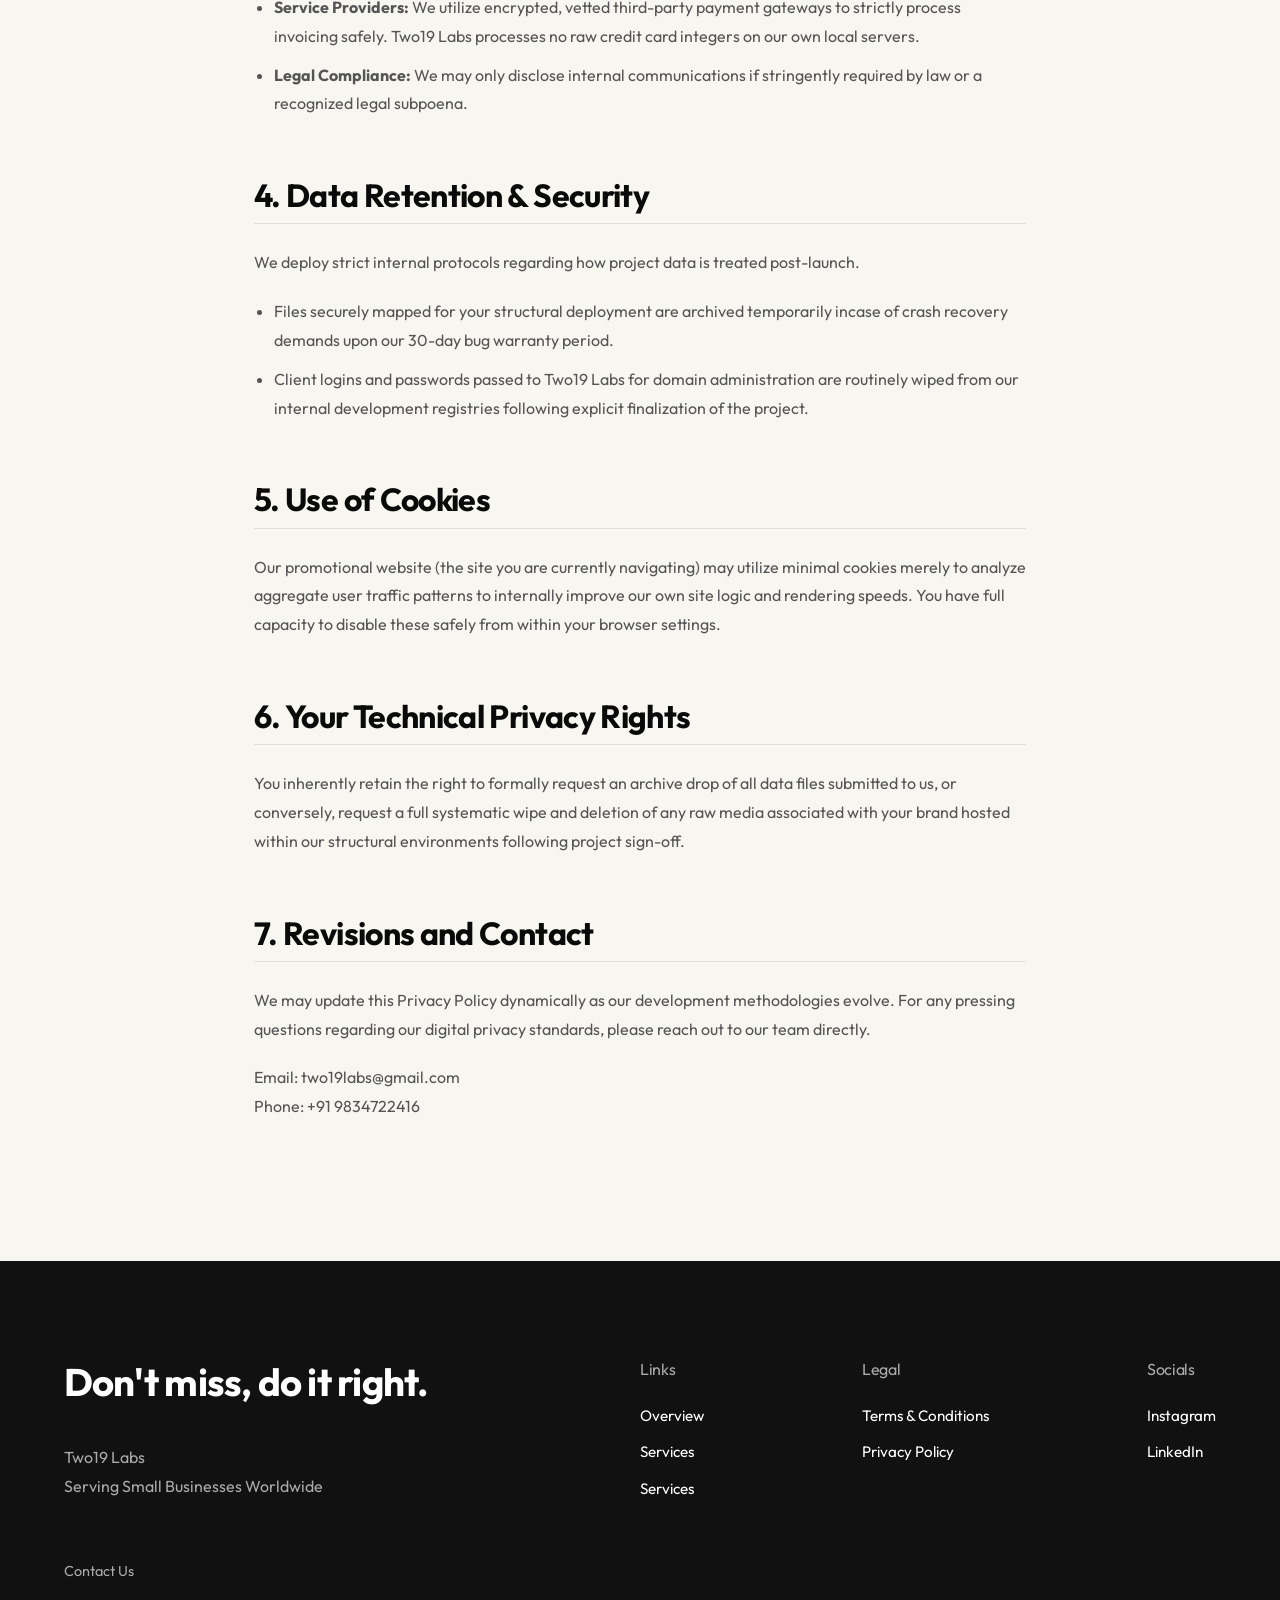
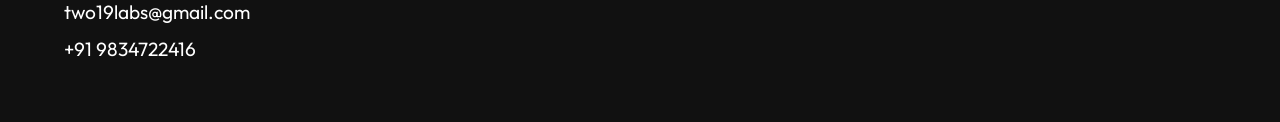
==== commit 54dfa936: "Add files via upload" ====
--- a/privacy.html
+++ b/privacy.html
@@ -84,15 +84,17 @@
     <div class="glass-tint-layer"></div>
     <div class="glass-highlight-layer"></div>
     <div class="nav-container">
-      <div class="logo-two19">
-        <img src="images/logo.png" alt="Two19 Labs Logo" class="logo-img" />
-      </div>
+      <a href="index.html#home" class="logo-img-wrap" aria-label="Two19 Labs">
+        <img src="logo.png" alt="Two19 Labs" class="logo-img" />
+      </a>
       <ul class="nav-links">
         <li><a href="index.html#home">HOME</a></li>
         <li><a href="index.html#about">ABOUT</a></li>
         <li><a href="index.html#services">SERVICES</a></li>
       </ul>
-      <a href="tel:9834722416" class="btn btn-outline nav-btn desktop-cta">Let's talk</a>
+      <div class="desktop-cta">
+        <a href="tel:9834722416" class="btn btn-outline nav-btn">Let's talk</a>
+      </div>
       <button class="hamburger" aria-label="Open menu" aria-expanded="false">
         <span></span><span></span><span></span>
       </button>
